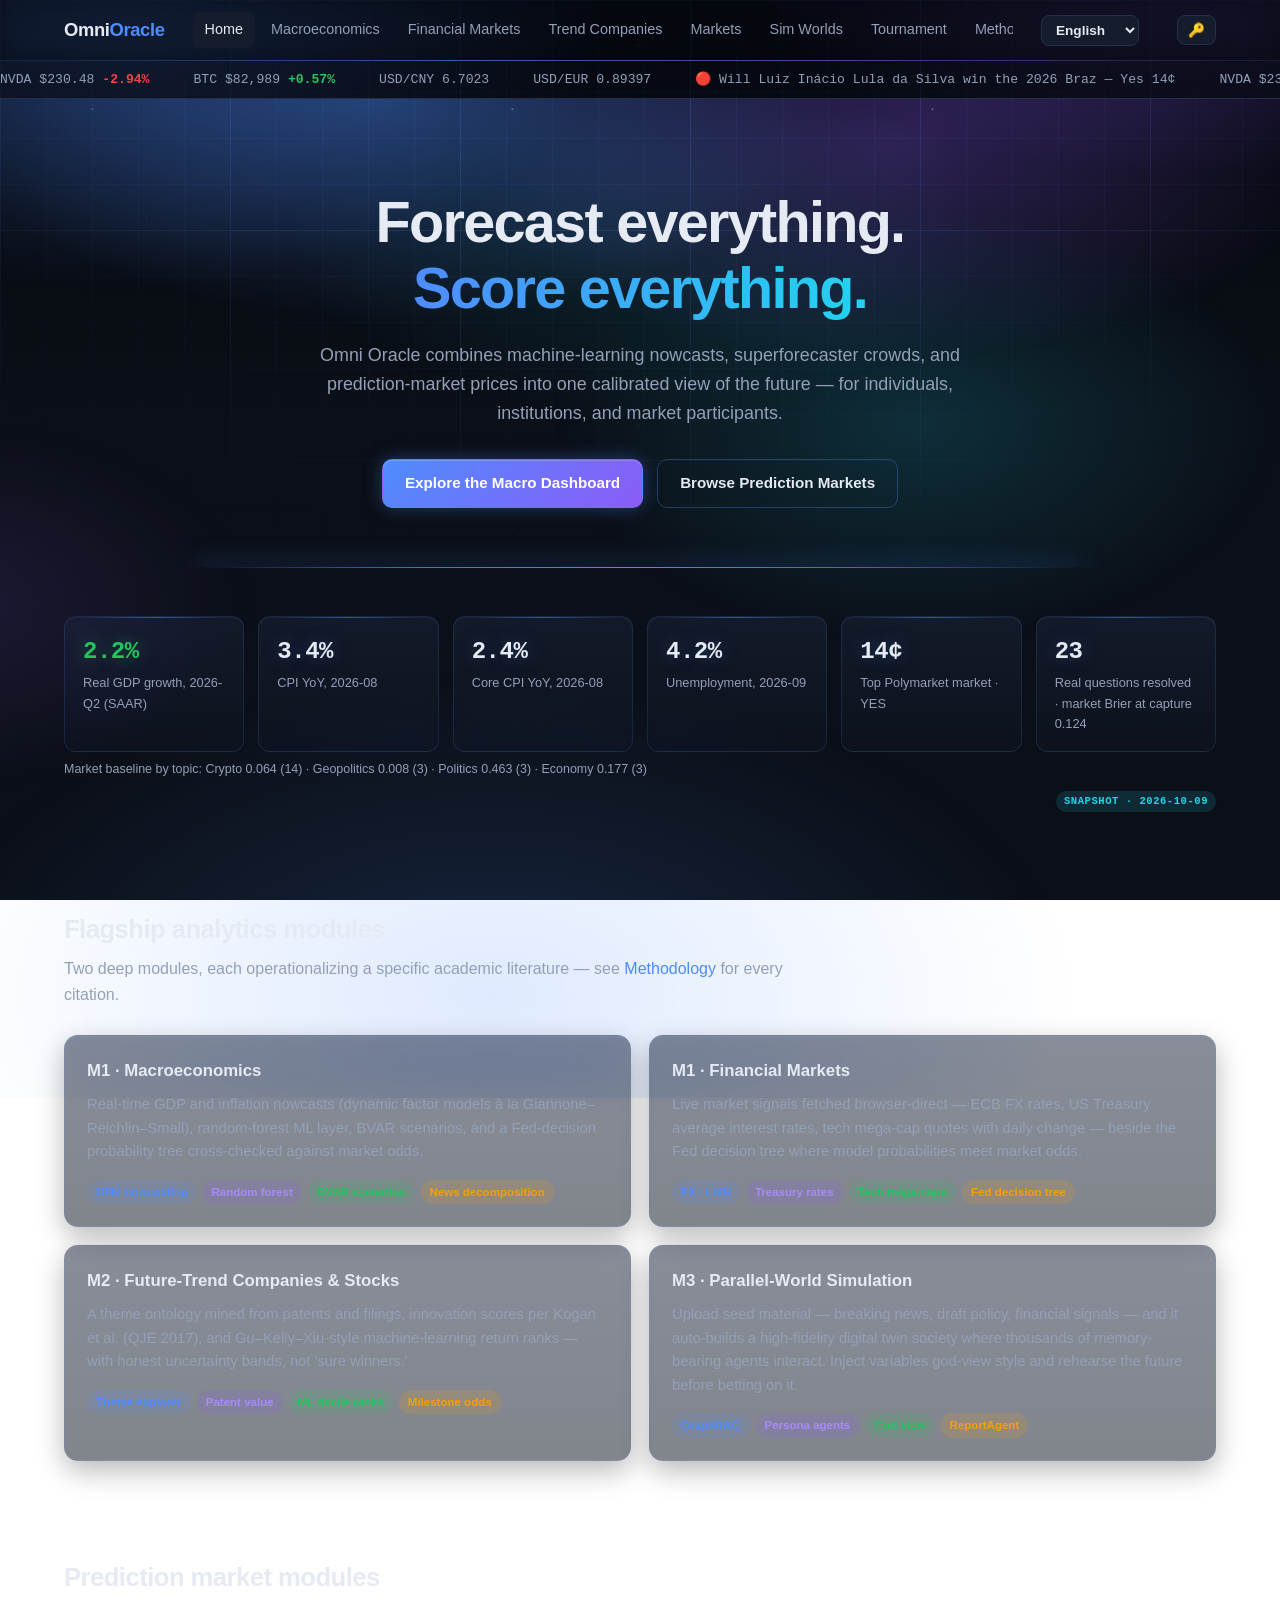
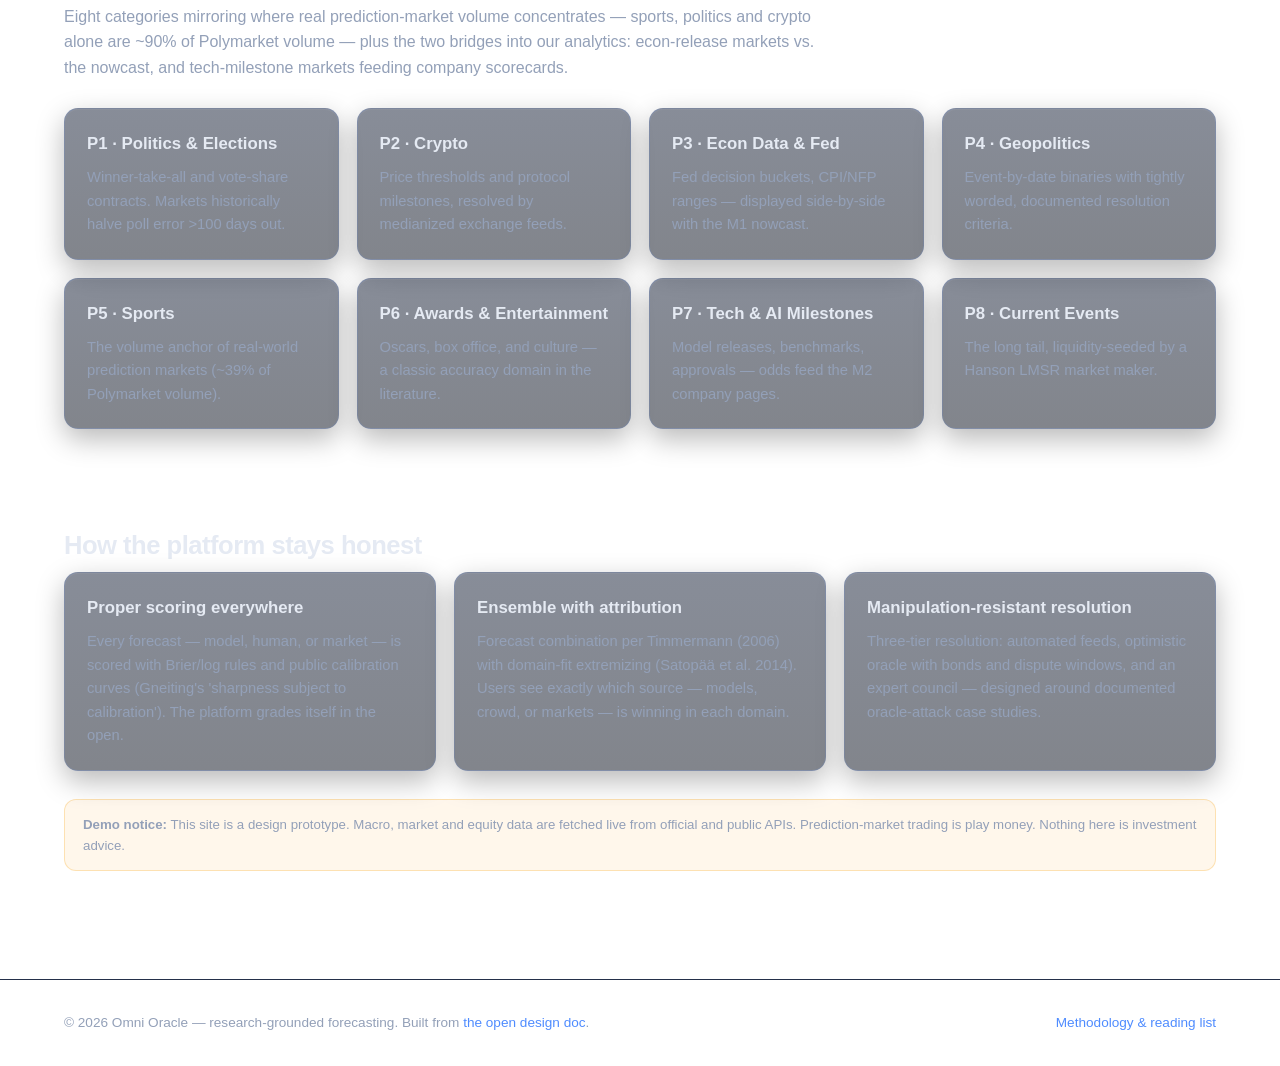
==== index.html @ d8c67a96 "Daily market-baseline track record, ledger CSV export (v=39) - Snapshot writes data/scoreboard.json:" ====
<!DOCTYPE html>
<html lang="en">
<head>
<meta charset="UTF-8" />
<meta http-equiv="Content-Security-Policy" content="default-src 'self'; script-src 'self' https://cdn.jsdelivr.net; style-src 'self' 'unsafe-inline'; img-src 'self' data:; connect-src 'self' https:; manifest-src 'self'; worker-src 'self'; object-src 'none'; base-uri 'self'; form-action 'self'" />
<meta name="viewport" content="width=device-width, initial-scale=1.0" />
<title>Omni Oracle — All-in-One Forecasting &amp; Prediction Platform</title>
<meta name="description" content="Research-grounded forecasting platform: macro nowcasting, future-trend stock signals, prediction markets and a parallel-world simulation engine." />
<link rel="canonical" href="https://presleyzhou.github.io/omni-oracle/" />
<meta name="theme-color" content="#0b0f17" />
<link rel="manifest" href="manifest.webmanifest" />
<meta property="og:type" content="website" />
<meta property="og:site_name" content="Omni Oracle" />
<meta property="og:title" content="Omni Oracle — All-in-One Forecasting & Prediction Platform" />
<meta property="og:description" content="Research-grounded forecasting platform: macro nowcasting, future-trend stock signals, prediction markets and a parallel-world simulation engine." />
<meta property="og:url" content="https://presleyzhou.github.io/omni-oracle/" />
<meta name="twitter:card" content="summary" />
<link rel="icon" href="data:image/svg+xml,<svg xmlns=%22http://www.w3.org/2000/svg%22 viewBox=%220 0 100 100%22><text y=%22.9em%22 font-size=%2290%22>🔮</text></svg>" />
<script type="application/ld+json">
{"@context":"https://schema.org","@graph":[
 {"@type":"WebSite","name":"Omni Oracle","url":"https://presleyzhou.github.io/omni-oracle/","description":"Research-grounded forecasting platform: macro nowcasting, trend companies, prediction markets, a crisis early-warning composite and a contamination-safe ledger of real forecasting questions.","inLanguage":["en","zh","fr","es","ko"]},
 {"@type":"Dataset","name":"Omni Oracle question ledger","description":"Daily ledger of real Polymarket binary questions captured on creation and refreshed until resolution, with the market price at capture — the basis for contamination-safe Brier scoring of humans and AI models.","url":"https://presleyzhou.github.io/omni-oracle/tournament.html","distribution":{"@type":"DataDownload","encodingFormat":"application/json","contentUrl":"https://presleyzhou.github.io/omni-oracle/data/questions.json"},"license":"https://opensource.org/licenses/MIT","creator":{"@type":"Person","name":"Presley Zhou"},"isAccessibleForFree":true}
]}
</script>
<link rel="stylesheet" href="css/style.css?v=39" />
</head>
<body>

<nav aria-label="Main">
  <div class="nav-inner">
    <a class="logo" href="index.html">Omni<span>Oracle</span></a>
    <div class="nav-links">
      <a href="index.html" data-i18n="nav.home">Home</a>
      <a href="macro.html" data-i18n="nav.macro">Macro &amp; Finance</a>
      <a href="finance.html" data-i18n="nav.fin">Financial Markets</a>
      <a href="trends.html" data-i18n="nav.trends">Trend Companies</a>
      <a href="markets.html" data-i18n="nav.markets">Markets</a>
      <a href="simworld.html" data-i18n="nav.sim">Sim Worlds</a>
      <a href="tournament.html" data-i18n="nav.tournament">Tournament</a>
      <a href="methodology.html" data-i18n="nav.method">Methodology</a>
    </div>
  </div>
</nav>

<div class="ticker hide" id="ticker" aria-hidden="true"><div class="ticker-inner" id="tickerInner"></div></div>

<header class="hero">
  <div class="container">
    <h1 data-i18n="hero.title">Forecast everything.<br /><span class="grad">Score everything.</span></h1>
    <p class="sub" data-i18n="hero.sub">Omni Oracle combines machine-learning nowcasts, superforecaster crowds, and prediction-market prices into one calibrated view of the future — for individuals, institutions, and market participants.</p>
    <div class="cta">
      <a class="btn btn-primary" href="macro.html" data-i18n="cta.macro">Explore the Macro Dashboard</a>
      <a class="btn btn-ghost" href="markets.html" data-i18n="cta.markets">Browse Prediction Markets</a>
    </div>
  </div>
</header>

<section id="heroSection">
  <div class="container">
    <div class="stats-bar" id="heroStats">
      <div class="stat"><div class="num">…</div><div class="lbl" data-i18n="mac.loading">Loading official data…</div></div>
    </div>
    <p class="dim-note hide" id="heroTopics" style="margin-top:8px;"></p>
    <p class="src-line" data-src-anchor></p>
  </div>
</section>

<section>
  <div class="container">
    <h2 class="section-title" data-i18n="idx.flag.title">Flagship analytics modules</h2>
    <p class="section-sub" data-i18n="idx.flag.sub">Two deep modules, each operationalizing a specific academic literature — see <a href="methodology.html">Methodology</a> for every citation.</p>
    <div class="grid grid-2">
      <a class="card card-link" href="macro.html">
        <h3 data-i18n="idx.m1.title">M1 · Macroeconomics</h3>
        <p data-i18n="idx.m1.desc">Real-time GDP and inflation nowcasts (dynamic factor models à la Giannone–Reichlin–Small), random-forest ML layer, BVAR scenarios, and a Fed-decision probability tree cross-checked against market odds.</p>
        <div class="tag-row">
          <span class="tag">DFM nowcasting</span><span class="tag purple">Random forest</span><span class="tag green">BVAR scenarios</span><span class="tag amber">News decomposition</span>
        </div>
      </a>
      <a class="card card-link" href="finance.html">
        <h3 data-i18n="idx.m1b.title">M1 · Financial Markets</h3>
        <p data-i18n="idx.m1b.desc">Live market signals fetched browser-direct — ECB FX rates, US Treasury average interest rates, tech mega-cap quotes with daily change — beside the Fed decision tree where model probabilities meet market odds.</p>
        <div class="tag-row">
          <span class="tag">FX · LIVE</span><span class="tag purple">Treasury rates</span><span class="tag green">Tech mega-caps</span><span class="tag amber">Fed decision tree</span>
        </div>
      </a>
      <a class="card card-link" href="trends.html">
        <h3 data-i18n="idx.m2.title">M2 · Future-Trend Companies &amp; Stocks</h3>
        <p data-i18n="idx.m2.desc">A theme ontology mined from patents and filings, innovation scores per Kogan et al. (QJE 2017), and Gu–Kelly–Xiu-style machine-learning return ranks — with honest uncertainty bands, not 'sure winners.'</p>
        <div class="tag-row">
          <span class="tag">Theme explorer</span><span class="tag purple">Patent value</span><span class="tag green">ML decile ranks</span><span class="tag amber">Milestone odds</span>
        </div>
      </a>
      <a class="card card-link" href="simworld.html">
        <h3 data-i18n="idx.m3.title">M3 · Parallel-World Simulation</h3>
        <p data-i18n="idx.m3.desc">Upload seed material — breaking news, draft policy, financial signals — and it auto-builds a high-fidelity digital twin society where thousands of memory-bearing agents interact. Inject variables god-view style and rehearse the future before betting on it.</p>
        <div class="tag-row">
          <span class="tag">GraphRAG</span><span class="tag purple">Persona agents</span><span class="tag green">God view</span><span class="tag amber">ReportAgent</span>
        </div>
      </a>
    </div>
  </div>
</section>

<section>
  <div class="container">
    <h2 class="section-title" data-i18n="idx.pm.title">Prediction market modules</h2>
    <p class="section-sub" data-i18n="idx.pm.sub">Eight categories mirroring where real prediction-market volume concentrates — sports, politics and crypto alone are ~90% of Polymarket volume — plus the two bridges into our analytics: econ-release markets vs. the nowcast, and tech-milestone markets feeding company scorecards.</p>
    <div class="grid grid-4">
      <a class="card card-link" href="markets.html?cat=politics"><h3 data-i18n="idx.p1.title">P1 · Politics &amp; Elections</h3><p data-i18n="idx.p1.desc">Winner-take-all and vote-share contracts. Markets historically halve poll error &gt;100 days out.</p></a>
      <a class="card card-link" href="markets.html?cat=crypto"><h3 data-i18n="idx.p2.title">P2 · Crypto</h3><p data-i18n="idx.p2.desc">Price thresholds and protocol milestones, resolved by medianized exchange feeds.</p></a>
      <a class="card card-link" href="markets.html?cat=econ"><h3 data-i18n="idx.p3.title">P3 · Econ Data &amp; Fed</h3><p data-i18n="idx.p3.desc">Fed decision buckets, CPI/NFP ranges — displayed side-by-side with the M1 nowcast.</p></a>
      <a class="card card-link" href="markets.html?cat=geo"><h3 data-i18n="idx.p4.title">P4 · Geopolitics</h3><p data-i18n="idx.p4.desc">Event-by-date binaries with tightly worded, documented resolution criteria.</p></a>
      <a class="card card-link" href="markets.html?cat=sports"><h3 data-i18n="idx.p5.title">P5 · Sports</h3><p data-i18n="idx.p5.desc">The volume anchor of real-world prediction markets (~39% of Polymarket volume).</p></a>
      <a class="card card-link" href="markets.html?cat=ent"><h3 data-i18n="idx.p6.title">P6 · Awards &amp; Entertainment</h3><p data-i18n="idx.p6.desc">Oscars, box office, and culture — a classic accuracy domain in the literature.</p></a>
      <a class="card card-link" href="markets.html?cat=tech"><h3 data-i18n="idx.p7.title">P7 · Tech &amp; AI Milestones</h3><p data-i18n="idx.p7.desc">Model releases, benchmarks, approvals — odds feed the M2 company pages.</p></a>
      <a class="card card-link" href="markets.html?cat=news"><h3 data-i18n="idx.p8.title">P8 · Current Events</h3><p data-i18n="idx.p8.desc">The long tail, liquidity-seeded by a Hanson LMSR market maker.</p></a>
    </div>
  </div>
</section>

<section>
  <div class="container">
    <h2 class="section-title" data-i18n="idx.honest.title">How the platform stays honest</h2>
    <div class="grid grid-3">
      <div class="card">
        <h3 data-i18n="idx.h1.title">Proper scoring everywhere</h3>
        <p data-i18n="idx.h1.desc">Every forecast — model, human, or market — is scored with Brier/log rules and public calibration curves (Gneiting's 'sharpness subject to calibration'). The platform grades itself in the open.</p>
      </div>
      <div class="card">
        <h3 data-i18n="idx.h2.title">Ensemble with attribution</h3>
        <p data-i18n="idx.h2.desc">Forecast combination per Timmermann (2006) with domain-fit extremizing (Satopää et al. 2014). Users see exactly which source — models, crowd, or markets — is winning in each domain.</p>
      </div>
      <div class="card">
        <h3 data-i18n="idx.h3.title">Manipulation-resistant resolution</h3>
        <p data-i18n="idx.h3.desc">Three-tier resolution: automated feeds, optimistic oracle with bonds and dispute windows, and an expert council — designed around documented oracle-attack case studies.</p>
      </div>
    </div>
    <div class="disclaimer" data-i18n="idx.disclaimer"><strong>Demo notice:</strong> This site is a design prototype. Macro, market and equity data are fetched live from official and public APIs. Prediction-market trading is play money. Nothing here is investment advice.</div>
  </div>
</section>

<footer>
  <div class="container footer-inner">
    <div data-i18n="idx.footer">© 2026 Omni Oracle — research-grounded forecasting. Built from <a href="https://github.com/presleyzhou/omni-oracle">the open design doc</a>.</div>
    <div><a href="methodology.html" data-i18n="footer.method">Methodology &amp; reading list</a></div>
  </div>
</footer>

<script src="js/i18n.js?v=39"></script>
<script src="js/app.js?v=39"></script>
<script src="js/pages/index.js?v=39"></script>
</body>
</html>
---- css/style.css ----
:root {
  --bg: #0b0f17;
  --bg-soft: #111827;
  --card: #151d2c;
  --card-hover: #1a2437;
  --border: #24304a;
  --text: #e5eaf3;
  --text-dim: #93a0b8;
  --accent: #4f8cff;
  --accent-2: #8b5cf6;
  --cyan: #22d3ee;
  --green: #22c55e;
  --red: #ef4444;
  --amber: #f59e0b;
  --font: "Inter", -apple-system, BlinkMacSystemFont, "Segoe UI", Roboto, sans-serif;
  --mono: "SF Mono", ui-monospace, Menlo, monospace;
}

* { margin: 0; padding: 0; box-sizing: border-box; }

html { scroll-behavior: smooth; }
@media (prefers-reduced-motion: reduce) { html { scroll-behavior: auto; } }

/* Page transitions: View Transitions API (MPA) + universal fade-in fallback */
@view-transition { navigation: auto; }
::view-transition-old(root) { animation-duration: 0.18s; }
::view-transition-new(root) { animation-duration: 0.28s; }
body { animation: oo-pagein 0.4s ease both; }
@keyframes oo-pagein { from { opacity: 0; } to { opacity: 1; } }
@media (prefers-reduced-motion: reduce) { body { animation: none; } }

body {
  font-family: var(--font);
  background: linear-gradient(180deg, #04060c 0%, var(--bg) 45%) fixed;
  color: var(--text);
  line-height: 1.6;
}

/* ---------- Futuristic background layers ---------- */
/* Drifting aurora orbs (deepest layer) */
body::after {
  content: ""; position: fixed; inset: -22%; z-index: -2; pointer-events: none;
  background:
    radial-gradient(42% 34% at 22% 16%, rgba(79, 140, 255, 0.34), transparent 64%),
    radial-gradient(38% 30% at 79% 10%, rgba(139, 92, 246, 0.30), transparent 64%),
    radial-gradient(30% 26% at 65% 48%, rgba(34, 211, 238, 0.16), transparent 66%),
    radial-gradient(26% 22% at 12% 62%, rgba(139, 92, 246, 0.14), transparent 66%),
    radial-gradient(48% 38% at 42% 92%, rgba(79, 140, 255, 0.18), transparent 66%);
  animation: oo-drift 24s ease-in-out infinite alternate;
}
/* Starfield + tech grid with perspective fade (above orbs, below content) */
body::before {
  content: ""; position: fixed; inset: 0; z-index: -1; pointer-events: none;
  background-image:
    radial-gradient(1.5px 1.5px at 22% 26%, rgba(210, 226, 255, 0.55), transparent 100%),
    radial-gradient(1px 1px at 68% 12%, rgba(190, 214, 255, 0.45), transparent 100%),
    radial-gradient(1px 1px at 43% 64%, rgba(167, 199, 255, 0.38), transparent 100%),
    radial-gradient(1.5px 1.5px at 87% 48%, rgba(196, 181, 253, 0.4), transparent 100%),
    radial-gradient(1px 1px at 8% 82%, rgba(165, 243, 252, 0.35), transparent 100%),
    linear-gradient(rgba(94, 148, 255, 0.12) 1px, transparent 1px),
    linear-gradient(90deg, rgba(94, 148, 255, 0.12) 1px, transparent 1px),
    linear-gradient(rgba(94, 148, 255, 0.07) 1px, transparent 1px),
    linear-gradient(90deg, rgba(94, 148, 255, 0.07) 1px, transparent 1px);
  background-size:
    420px 420px, 380px 380px, 340px 340px, 460px 460px, 400px 400px,
    230px 230px, 230px 230px, 46px 46px, 46px 46px;
  -webkit-mask-image: radial-gradient(ellipse 100% 85% at 50% -6%, #000 30%, transparent 82%);
  mask-image: radial-gradient(ellipse 100% 85% at 50% -6%, #000 30%, transparent 82%);
}
@keyframes oo-drift {
  from { transform: translate3d(-2.5%, -1.5%, 0) scale(1); }
  to   { transform: translate3d(2.5%, 2.5%, 0) scale(1.09); }
}
@media (prefers-reduced-motion: reduce) {
  body::after { animation: none; }
  .hero h1 .grad { animation: none; }
}

a { color: var(--accent); text-decoration: none; }
a:hover { text-decoration: underline; }

.container { max-width: 1200px; margin: 0 auto; padding: 0 24px; }

/* ---------- Nav ---------- */
nav {
  position: sticky; top: 0; z-index: 50;
  background: rgba(6, 9, 16, 0.72);
  backdrop-filter: blur(14px);
  -webkit-backdrop-filter: blur(14px);
  border-bottom: 1px solid rgba(79, 140, 255, 0.16);
}
nav::after {
  content: ""; position: absolute; left: 0; right: 0; bottom: -1px; height: 1px;
  background: linear-gradient(90deg, transparent 5%, rgba(79,140,255,0.55) 35%, rgba(139,92,246,0.55) 65%, transparent 95%);
  pointer-events: none;
}
.nav-inner {
  display: flex; align-items: center; gap: 28px;
  height: 60px; max-width: 1200px; margin: 0 auto; padding: 0 24px;
}
.logo {
  font-weight: 800; font-size: 1.15rem; letter-spacing: -0.02em;
  color: var(--text); white-space: nowrap;
}
.logo:hover { text-decoration: none; }
.logo span { color: var(--accent); }
.nav-links { display: flex; gap: 4px; flex: 1; overflow-x: auto; scrollbar-width: none; }
.nav-links::-webkit-scrollbar { display: none; }
.nav-links a {
  color: var(--text-dim); font-size: 0.9rem; font-weight: 500;
  padding: 6px 12px; border-radius: 8px; white-space: nowrap;
}
.nav-links a:hover { color: var(--text); background: var(--card); text-decoration: none; }
.nav-links a.active { color: var(--text); background: var(--card); }

.lang-select {
  margin-left: auto; flex-shrink: 0;
  background: var(--card); color: var(--text);
  border: 1px solid var(--border); border-radius: 8px;
  padding: 6px 10px; font-size: 0.85rem; font-weight: 600;
  font-family: var(--font); cursor: pointer;
}
.lang-select:hover { border-color: var(--accent); }
.lang-select:focus { outline: 2px solid var(--accent); outline-offset: 1px; }

/* ---------- Hero ---------- */
.hero { padding: 90px 0 60px; text-align: center; position: relative; overflow: hidden; }
.hero::before {
  content: ""; position: absolute; inset: 0;
  background:
    radial-gradient(640px 320px at 30% 0%, rgba(79,140,255,0.36), transparent 70%),
    radial-gradient(640px 320px at 70% 8%, rgba(139,92,246,0.30), transparent 70%),
    radial-gradient(500px 260px at 50% 30%, rgba(34,211,238,0.12), transparent 70%);
  pointer-events: none;
}
.hero::after {
  content: ""; position: absolute; left: 50%; bottom: 0; transform: translateX(-50%);
  width: min(880px, 88%); height: 1px; pointer-events: none;
  background: linear-gradient(90deg, transparent, rgba(79,140,255,0.8), rgba(34,211,238,0.8), rgba(139,92,246,0.8), transparent);
  box-shadow: 0 0 26px 3px rgba(79, 140, 255, 0.35);
}
.hero h1 {
  font-size: clamp(2.2rem, 5vw, 3.6rem); font-weight: 800;
  letter-spacing: -0.03em; line-height: 1.15; position: relative;
}
.hero h1 .grad {
  background: linear-gradient(90deg, var(--accent), var(--cyan), var(--accent-2), var(--accent));
  background-size: 300% 100%;
  -webkit-background-clip: text; background-clip: text; color: transparent;
  animation: oo-shimmer 9s linear infinite;
}
@keyframes oo-shimmer {
  from { background-position: 0% 0; }
  to   { background-position: 300% 0; }
}
.hero p.sub {
  max-width: 720px; margin: 20px auto 0; color: var(--text-dim);
  font-size: 1.12rem; position: relative;
}
.hero .cta { margin-top: 32px; display: flex; gap: 14px; justify-content: center; flex-wrap: wrap; position: relative; }

.btn {
  display: inline-block; padding: 11px 22px; border-radius: 10px;
  font-weight: 600; font-size: 0.95rem; border: 1px solid transparent; cursor: pointer;
  background: none; color: var(--text); font-family: var(--font);
}
.btn:hover { text-decoration: none; }
.btn-primary {
  background: linear-gradient(135deg, var(--accent), var(--accent-2)); color: #fff;
  box-shadow: 0 0 18px rgba(79, 140, 255, 0.35), inset 0 1px 0 rgba(255, 255, 255, 0.18);
  transition: box-shadow 0.2s, transform 0.2s;
}
.btn-primary:hover { box-shadow: 0 0 30px rgba(79, 140, 255, 0.55), inset 0 1px 0 rgba(255, 255, 255, 0.18); transform: translateY(-1px); }
.btn-ghost { border-color: rgba(94, 148, 255, 0.3); color: var(--text); transition: border-color 0.2s, box-shadow 0.2s, background 0.2s; }
.btn-ghost:hover { background: rgba(79, 140, 255, 0.08); border-color: rgba(79, 140, 255, 0.6); box-shadow: 0 0 16px rgba(79, 140, 255, 0.18); }

/* ---------- Sections ---------- */
section { padding: 48px 0; }
.section-title { font-size: 1.6rem; font-weight: 750; letter-spacing: -0.02em; margin-bottom: 6px; }
.section-sub { color: var(--text-dim); margin-bottom: 28px; max-width: 760px; }

.grid { display: grid; gap: 18px; }
.grid-3 { grid-template-columns: repeat(auto-fit, minmax(280px, 1fr)); }
.grid-4 { grid-template-columns: repeat(auto-fit, minmax(230px, 1fr)); }
.grid-2 { grid-template-columns: repeat(auto-fit, minmax(380px, 1fr)); }

.card {
  background: linear-gradient(180deg, rgba(26, 36, 58, 0.52), rgba(15, 21, 34, 0.52));
  border: 1px solid rgba(94, 148, 255, 0.15);
  border-radius: 14px; padding: 22px;
  backdrop-filter: blur(12px);
  -webkit-backdrop-filter: blur(12px);
  box-shadow: inset 0 1px 0 rgba(255, 255, 255, 0.045), 0 10px 28px rgba(0, 0, 0, 0.28);
}
a.card-link { color: inherit; display: block; transition: border-color 0.2s, box-shadow 0.2s, transform 0.2s; }
a.card-link:hover {
  text-decoration: none; transform: translateY(-3px);
  border-color: rgba(79, 140, 255, 0.5);
  box-shadow:
    inset 0 1px 0 rgba(255, 255, 255, 0.06),
    0 0 0 1px rgba(79, 140, 255, 0.22),
    0 14px 36px rgba(79, 140, 255, 0.14);
}
.card h3 { font-size: 1.05rem; font-weight: 700; margin-bottom: 8px; }
.card p { color: var(--text-dim); font-size: 0.92rem; }
.card .tag-row { margin-top: 14px; }

.tag {
  display: inline-block; font-size: 0.72rem; font-weight: 600;
  padding: 3px 9px; border-radius: 999px; margin-right: 6px;
  background: rgba(79,140,255,0.14); color: var(--accent);
}
.tag.purple { background: rgba(139,92,246,0.16); color: #a78bfa; }
.tag.green { background: rgba(34,197,94,0.14); color: var(--green); }
.tag.amber { background: rgba(245,158,11,0.15); color: var(--amber); }
.tag.red { background: rgba(239,68,68,0.14); color: var(--red); }

/* ---------- Stats bar ---------- */
.stats-bar { display: grid; grid-template-columns: repeat(auto-fit, minmax(160px, 1fr)); gap: 14px; }
.stat {
  background: linear-gradient(180deg, rgba(26, 36, 58, 0.52), rgba(15, 21, 34, 0.52));
  border: 1px solid rgba(94, 148, 255, 0.15); border-radius: 12px; padding: 16px 18px;
  backdrop-filter: blur(12px); -webkit-backdrop-filter: blur(12px);
  box-shadow: inset 0 1px 0 rgba(255, 255, 255, 0.045);
  position: relative; overflow: hidden;
}
.stat::before {
  content: ""; position: absolute; top: 0; left: 12%; right: 12%; height: 1px;
  background: linear-gradient(90deg, transparent, rgba(79, 140, 255, 0.5), transparent);
}
.stat .num { font-size: 1.5rem; font-weight: 800; font-family: var(--mono); letter-spacing: -0.02em; text-shadow: 0 0 18px rgba(79, 140, 255, 0.35); }
.stat .lbl { color: var(--text-dim); font-size: 0.8rem; margin-top: 2px; }
.stat .num.up { color: var(--green); text-shadow: 0 0 18px rgba(34, 197, 94, 0.4); }
.stat .num.down { color: var(--red); text-shadow: 0 0 18px rgba(239, 68, 68, 0.4); }

/* ---------- Tables ---------- */
table { width: 100%; border-collapse: collapse; font-size: 0.9rem; }
th {
  text-align: left; color: var(--text-dim); font-weight: 600; font-size: 0.78rem;
  text-transform: uppercase; letter-spacing: 0.05em;
  padding: 10px 12px; border-bottom: 1px solid var(--border);
}
td { padding: 12px; border-bottom: 1px solid rgba(36,48,74,0.5); }
tr:last-child td { border-bottom: none; }
tbody tr:hover { background: rgba(79,140,255,0.04); }
.num-cell { font-family: var(--mono); }
.pos { color: var(--green); } .neg { color: var(--red); }

/* ---------- Charts ---------- */
.chart-box { position: relative; height: 300px; }
.chart-box.tall { height: 360px; }
.chart-box.short { height: 220px; }

/* ---------- Market cards ---------- */
.market-card { display: flex; flex-direction: column; gap: 12px; }
.market-head { display: flex; justify-content: space-between; align-items: flex-start; gap: 10px; }
.market-head h3 { font-size: 0.98rem; line-height: 1.4; }
.price-pill {
  font-family: var(--mono); font-weight: 700; font-size: 1.05rem;
  padding: 6px 12px; border-radius: 10px; white-space: nowrap;
}
.price-pill.yes {
  background: rgba(34,197,94,0.12); color: var(--green);
  border: 1px solid rgba(34, 197, 94, 0.25);
  box-shadow: 0 0 12px rgba(34, 197, 94, 0.15);
}
.market-meta { display: flex; gap: 14px; color: var(--text-dim); font-size: 0.8rem; flex-wrap: wrap; }
.prob-bar { height: 6px; border-radius: 4px; background: rgba(239,68,68,0.25); overflow: hidden; }
.prob-bar .fill { height: 100%; background: var(--green); border-radius: 4px; }

.trade-panel {
  border-top: 1px solid var(--border); padding-top: 12px; display: none;
  font-size: 0.85rem;
}
.trade-panel.open { display: block; }
.trade-row { display: flex; align-items: center; gap: 10px; margin-bottom: 8px; flex-wrap: wrap; }
.trade-panel input[type=range] { flex: 1; accent-color: var(--accent); }
.trade-panel .mono { font-family: var(--mono); }
.side-toggle { display: flex; border: 1px solid var(--border); border-radius: 8px; overflow: hidden; }
.side-toggle button {
  background: none; border: none; color: var(--text-dim); padding: 5px 14px;
  cursor: pointer; font-weight: 600; font-size: 0.8rem;
}
.side-toggle button.sel-yes { background: rgba(34,197,94,0.18); color: var(--green); }
.side-toggle button.sel-no { background: rgba(239,68,68,0.18); color: var(--red); }

/* ---------- Filter chips ---------- */
.chips { display: flex; gap: 8px; flex-wrap: wrap; margin-bottom: 24px; }
.chip {
  padding: 7px 15px; border-radius: 999px; border: 1px solid var(--border);
  background: none; color: var(--text-dim); font-size: 0.85rem; font-weight: 600; cursor: pointer;
}
.chip:hover { color: var(--text); border-color: var(--accent); }
.chip.active {
  background: linear-gradient(135deg, var(--accent), var(--accent-2));
  border-color: transparent; color: #fff;
  box-shadow: 0 0 14px rgba(79, 140, 255, 0.4);
}

/* ---------- Theme explorer ---------- */
.maturity { height: 7px; background: var(--bg-soft); border-radius: 4px; overflow: hidden; margin-top: 10px; }
.maturity .fill {
  height: 100%; border-radius: 4px;
  background: linear-gradient(90deg, var(--accent), var(--cyan), var(--accent-2));
  box-shadow: 0 0 10px rgba(79, 140, 255, 0.45);
}
.theme-stats { display: flex; justify-content: space-between; color: var(--text-dim); font-size: 0.78rem; margin-top: 6px; }

.score-badge {
  display: inline-flex; align-items: center; justify-content: center;
  min-width: 42px; padding: 3px 8px; border-radius: 8px;
  font-family: var(--mono); font-weight: 700; font-size: 0.85rem;
}
.score-badge.hi { background: rgba(34,197,94,0.14); color: var(--green); }
.score-badge.mid { background: rgba(245,158,11,0.14); color: var(--amber); }
.score-badge.lo { background: rgba(239,68,68,0.12); color: var(--red); }

/* ---------- Methodology ---------- */
.paper-list { list-style: none; }
.paper-list li {
  padding: 13px 0; border-bottom: 1px solid rgba(36,48,74,0.5);
  font-size: 0.92rem;
}
.paper-list li:last-child { border-bottom: none; }
.paper-list .venue { color: var(--text-dim); font-size: 0.8rem; }
.arch-pre {
  font-family: var(--mono); font-size: 0.78rem; line-height: 1.5;
  background: var(--bg-soft); border: 1px solid var(--border); border-radius: 12px;
  padding: 20px; overflow-x: auto; color: var(--text-dim);
}

.pill-list { display: flex; flex-wrap: wrap; gap: 8px; }
.pill-list .tag { font-size: 0.8rem; padding: 5px 12px; margin: 0; }

/* ---------- Footer ---------- */
footer {
  border-top: 1px solid var(--border); margin-top: 60px;
  padding: 32px 0; color: var(--text-dim); font-size: 0.85rem;
}
.footer-inner { display: flex; justify-content: space-between; gap: 20px; flex-wrap: wrap; }

.disclaimer {
  background: rgba(245,158,11,0.08); border: 1px solid rgba(245,158,11,0.25);
  border-radius: 12px; padding: 14px 18px; font-size: 0.83rem; color: var(--text-dim);
  margin-top: 28px;
}

/* ---------- Global LLM settings modal ---------- */
.llm-btn {
  flex-shrink: 0; margin-left: 10px; background: var(--card); color: var(--text);
  border: 1px solid var(--border); border-radius: 8px; padding: 6px 10px;
  font-size: 0.85rem; cursor: pointer; position: relative;
}
.llm-btn:hover { border-color: var(--accent); }
.llm-btn .dot {
  position: absolute; top: -3px; right: -3px; width: 9px; height: 9px;
  border-radius: 50%; background: var(--green); box-shadow: 0 0 8px rgba(34,197,94,0.7);
}
.llm-overlay {
  position: fixed; inset: 0; z-index: 100; background: rgba(5,8,14,0.72);
  backdrop-filter: blur(4px); display: flex; align-items: center; justify-content: center;
}
.llm-modal {
  width: min(500px, 92vw); background: linear-gradient(180deg, rgba(26,36,58,0.95), rgba(15,21,34,0.95));
  border: 1px solid rgba(94,148,255,0.3); border-radius: 14px; padding: 22px;
  box-shadow: 0 20px 60px rgba(0,0,0,0.5);
}

/* ---------- Homepage live ticker ---------- */
.ticker { overflow: hidden; border-bottom: 1px solid var(--border); background: rgba(9,13,22,0.6); }
.ticker-inner {
  display: inline-flex; gap: 44px; padding: 8px 0; white-space: nowrap;
  animation: oo-tick 45s linear infinite; will-change: transform;
}
.ticker .itm { font-size: 0.82rem; color: var(--text-dim); font-family: var(--mono); }
.ticker .up2 { color: var(--green); font-weight: 700; }
.ticker .dn2 { color: var(--red); font-weight: 700; }
@keyframes oo-tick { from { transform: translateX(0); } to { transform: translateX(-50%); } }
@media (prefers-reduced-motion: reduce) { .ticker-inner { animation: none; } }

/* ---------- Sim world (M3) ---------- */
.pipe-steps { display: grid; grid-template-columns: repeat(auto-fit, minmax(180px, 1fr)); gap: 12px; }
.pipe-step {
  padding: 16px; border-radius: 12px;
  background: linear-gradient(180deg, rgba(26,36,58,0.45), rgba(15,21,34,0.45));
  border: 1px solid rgba(94,148,255,0.15); transition: border-color 0.3s, box-shadow 0.3s;
}
.pipe-step .n { font-family: var(--mono); color: var(--cyan); font-weight: 800; font-size: 0.78rem; }
.pipe-step h4 { font-size: 0.92rem; margin: 6px 0 4px; }
.pipe-step p { color: var(--text-dim); font-size: 0.8rem; }
.pipe-step.active { border-color: var(--accent); box-shadow: 0 0 20px rgba(79,140,255,0.3); }
.pipe-step.done { border-color: rgba(34,197,94,0.5); }
.pipe-step.done .n { color: var(--green); }

.oo-input {
  width: 100%; background: rgba(9,13,22,0.65); border: 1px solid var(--border);
  border-radius: 10px; color: var(--text); padding: 12px 14px;
  font-family: var(--font); font-size: 0.9rem;
}
textarea.oo-input { min-height: 90px; resize: vertical; }
.oo-input:focus { outline: none; border-color: var(--accent); box-shadow: 0 0 14px rgba(79,140,255,0.2); }
.oo-input::placeholder { color: rgba(147,160,184,0.55); }

.sim-canvas-box {
  position: relative; border-radius: 12px; overflow: hidden;
  border: 1px solid rgba(94,148,255,0.22); background: #060a12;
}
#worldCanvas { display: block; width: 100%; height: 380px; }
.sim-hud {
  position: absolute; top: 10px; left: 12px; font-family: var(--mono);
  font-size: 0.78rem; color: var(--cyan); text-shadow: 0 0 10px rgba(34,211,238,0.6);
  pointer-events: none;
}
.sim-legend {
  position: absolute; bottom: 10px; left: 12px; display: flex; gap: 12px;
  font-size: 0.72rem; color: var(--text-dim); pointer-events: none;
}
.sim-legend .dot { display: inline-block; width: 8px; height: 8px; border-radius: 50%; margin-right: 4px; }

.feed { max-height: 380px; overflow-y: auto; display: flex; flex-direction: column; gap: 8px; font-size: 0.82rem; }
.feed .ev {
  padding: 8px 10px; border-left: 2px solid var(--accent);
  background: rgba(79,140,255,0.06); border-radius: 0 8px 8px 0; color: var(--text-dim);
}
.feed .ev .d { font-family: var(--mono); color: var(--cyan); margin-right: 6px; }
.feed .ev.god { border-color: var(--amber); background: rgba(245,158,11,0.1); color: var(--amber); }

.god-btns { display: flex; flex-wrap: wrap; gap: 8px; }
.god-btn {
  padding: 8px 16px; border-radius: 999px; cursor: pointer; font-weight: 600; font-size: 0.85rem;
  border: 1px solid rgba(245,158,11,0.45); background: rgba(245,158,11,0.08); color: var(--amber);
  font-family: var(--font); transition: box-shadow 0.2s, background 0.2s;
}
.god-btn:hover { background: rgba(245,158,11,0.18); box-shadow: 0 0 16px rgba(245,158,11,0.35); }
.god-btn:disabled { opacity: 0.4; cursor: not-allowed; box-shadow: none; }

.sc-row { display: flex; align-items: center; gap: 10px; margin-bottom: 10px; }
.sc-row .lbl { width: 110px; font-size: 0.85rem; color: var(--text-dim); }
.sc-track { flex: 1; height: 10px; background: rgba(147,160,184,0.15); border-radius: 6px; overflow: hidden; }
.sc-fill { height: 100%; border-radius: 6px; transition: width 0.6s; box-shadow: 0 0 10px rgba(79,140,255,0.4); }
.sc-val { font-family: var(--mono); width: 48px; text-align: right; font-weight: 700; }

.chat-box { display: flex; flex-direction: column; gap: 8px; max-height: 280px; overflow-y: auto; margin: 12px 0; }
.msg { padding: 8px 12px; border-radius: 10px; font-size: 0.85rem; max-width: 85%; line-height: 1.45; }
.msg.user { align-self: flex-end; background: rgba(79,140,255,0.2); }
.msg.agent { align-self: flex-start; background: rgba(139,92,246,0.15); color: var(--text-dim); }
.chat-row { display: flex; gap: 8px; }
.chat-row .oo-input { flex: 1; }

.hide { display: none !important; }

/* A11y: visible keyboard focus */
a:focus-visible, button:focus-visible, input:focus-visible,
select:focus-visible, textarea:focus-visible, summary:focus-visible {
  outline: 2px solid var(--cyan); outline-offset: 2px;
}

/* Market-card sparklines */
.spark { display: block; width: 100%; height: 34px; opacity: 0.9; margin-top: 2px; }

/* Thin neon scrollbars for scrollable panels */
.feed, .chat-box, .card [style*="overflow-x"], .arch-pre {
  scrollbar-width: thin;
  scrollbar-color: rgba(79, 140, 255, 0.35) transparent;
}
.feed::-webkit-scrollbar, .chat-box::-webkit-scrollbar, .arch-pre::-webkit-scrollbar { width: 6px; height: 6px; }
.feed::-webkit-scrollbar-thumb, .chat-box::-webkit-scrollbar-thumb, .arch-pre::-webkit-scrollbar-thumb {
  background: rgba(79, 140, 255, 0.35); border-radius: 4px;
}

@media (max-width: 640px) {
  .grid-2 { grid-template-columns: 1fr; }
  .hero { padding: 56px 0 40px; }
  .nav-inner { gap: 14px; padding: 0 14px; }
  .lang-select { padding: 5px 6px; font-size: 0.78rem; }
  .container { padding: 0 16px; }
  .section-title { font-size: 1.35rem; }
  .stat .num { font-size: 1.3rem; }
  .chart-box { height: 240px; }
  .market-meta { gap: 8px; }
  #worldCanvas { height: 300px; }
}

/* ---------- Data-provenance badges (live / cached / snapshot / demo) ---------- */
.src-badge {
  display: inline-block; margin-left: 8px; padding: 2px 8px; border-radius: 999px;
  font-family: var(--mono); font-size: 0.66rem; font-weight: 600; letter-spacing: 0.05em;
  text-transform: uppercase; vertical-align: middle; white-space: nowrap;
}
.src-live { background: rgba(34,197,94,0.14); color: var(--green); }
.src-cached { background: rgba(245,158,11,0.15); color: var(--amber); }
.src-snapshot { background: rgba(34,211,238,0.14); color: var(--cyan); }
.src-demo { background: rgba(147,160,184,0.16); color: var(--text-dim); }
.src-line { text-align: right; margin-top: 8px; min-height: 1em; }
.src-line .src-badge { margin-left: 0; }

/* ---------- Financial-crisis early-warning card ---------- */
.cw-top { display: flex; gap: 22px; align-items: flex-start; flex-wrap: wrap; }
.cw-score { flex: 0 0 240px; }
.cw-num { font-family: var(--mono); font-size: 2.6rem; font-weight: 800; letter-spacing: -0.03em; line-height: 1; }
.cw-num.calm { color: var(--green); text-shadow: 0 0 18px rgba(34,197,94,0.4); }
.cw-num.watch { color: var(--amber); text-shadow: 0 0 18px rgba(245,158,11,0.4); }
.cw-num.elevated { color: #fb923c; text-shadow: 0 0 18px rgba(251,146,60,0.4); }
.cw-num.crisis { color: var(--red); text-shadow: 0 0 18px rgba(239,68,68,0.5); }
.cw-regime { font-weight: 700; margin: 6px 0 2px; }
.cw-gauge {
  position: relative; height: 10px; border-radius: 999px; margin-top: 10px;
  background: linear-gradient(90deg, var(--green) 0%, var(--amber) 45%, #fb923c 70%, var(--red) 100%);
  box-shadow: inset 0 1px 2px rgba(0,0,0,0.5);
}
.cw-marker {
  position: absolute; top: -5px; left: 0; width: 4px; height: 20px; border-radius: 2px;
  background: #fff; box-shadow: 0 0 8px rgba(255,255,255,0.8); transform: translateX(-50%);
  transition: left 0.6s ease;
}
.cw-scale { display: flex; justify-content: space-between; font-size: 0.68rem; color: var(--text-dim); margin-top: 6px; text-transform: uppercase; letter-spacing: 0.05em; }
#cwTable td { font-size: 0.86rem; }
#cwTable td.th { color: var(--text-dim); font-size: 0.78rem; white-space: nowrap; }
.cw-pill { display: inline-block; padding: 2px 10px; border-radius: 999px; font-size: 0.74rem; font-weight: 700; white-space: nowrap; }
.cw-pill.ok { background: rgba(34,197,94,0.14); color: var(--green); }
.cw-pill.warn { background: rgba(245,158,11,0.16); color: var(--amber); }
.cw-pill.alert { background: rgba(239,68,68,0.16); color: var(--red); }
.cw-pill.na { background: rgba(147,160,184,0.14); color: var(--text-dim); }
.cw-method { margin-top: 14px; font-size: 0.8rem; color: var(--text-dim); line-height: 1.55; }
@media (max-width: 720px) { .cw-score { flex-basis: 100%; } }

/* ---------- LLM output caveats / ensemble ---------- */
.faith-note { margin-top: 6px; font-size: 0.72rem; color: var(--text-dim); font-style: italic; }
.tag.dispute { background: rgba(239,68,68,0.14); color: var(--red); }
.tag.consensus { background: rgba(34,197,94,0.14); color: var(--green); }
.dim-note { font-size: 0.78rem; color: var(--text-dim); }
.pending-list { list-style: none; margin-top: 6px; font-size: 0.8rem; }
.pending-list li { display: flex; justify-content: space-between; gap: 12px; padding: 4px 0; border-bottom: 1px dashed var(--border); color: var(--text-dim); }
.res-verdict { padding: 10px 12px; border-radius: 8px; font-size: 0.9rem; border: 1px solid var(--border); }
.res-verdict.auto { background: rgba(34,197,94,0.10); border-color: rgba(34,197,94,0.4); }
.res-verdict.human { background: rgba(245,158,11,0.10); border-color: rgba(245,158,11,0.4); }
.res-verdict.open { background: rgba(147,160,184,0.10); }
.dq-list { list-style: none; font-size: 0.82rem; color: var(--text-dim); } .dq-list li { padding: 5px 0; border-bottom: 1px dashed var(--border); }
.rel-link.real { color: var(--cyan); }
.real-h { margin-top: 14px; font-size: 0.95rem; color: var(--cyan); }
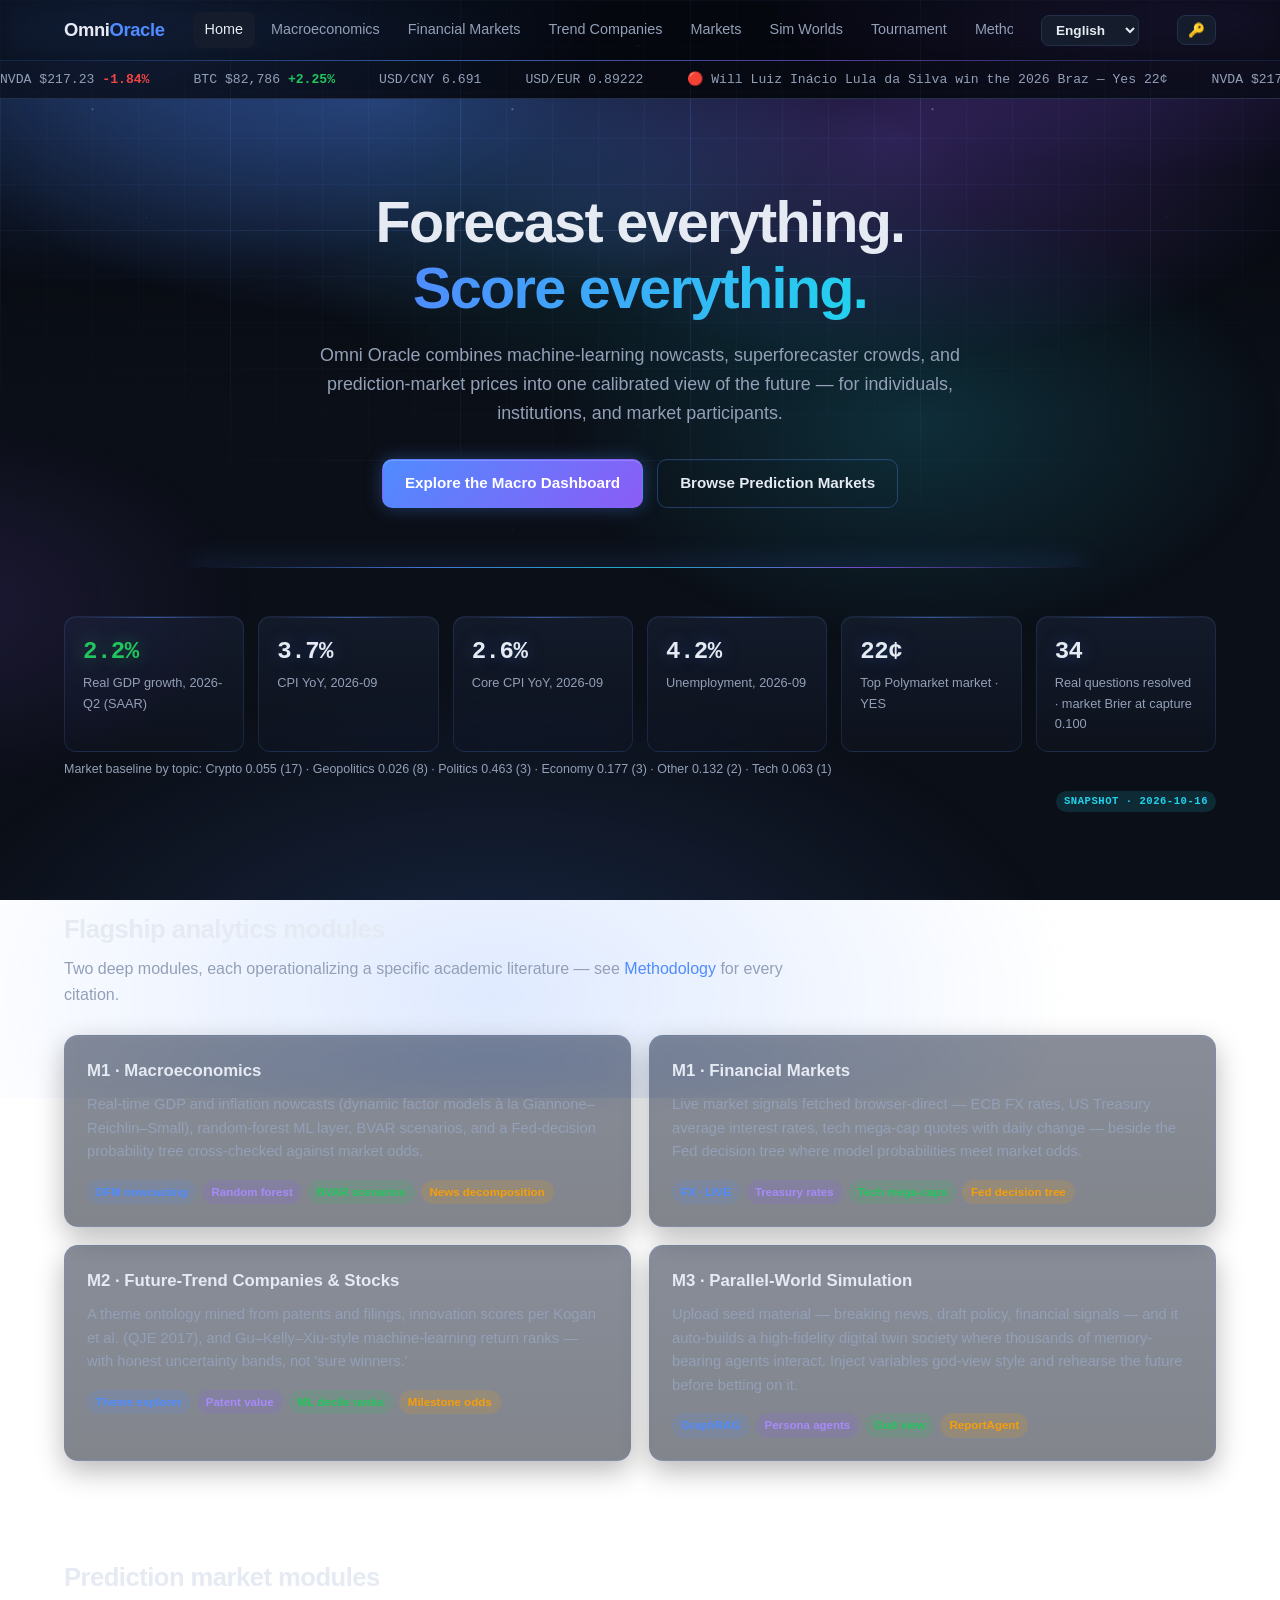
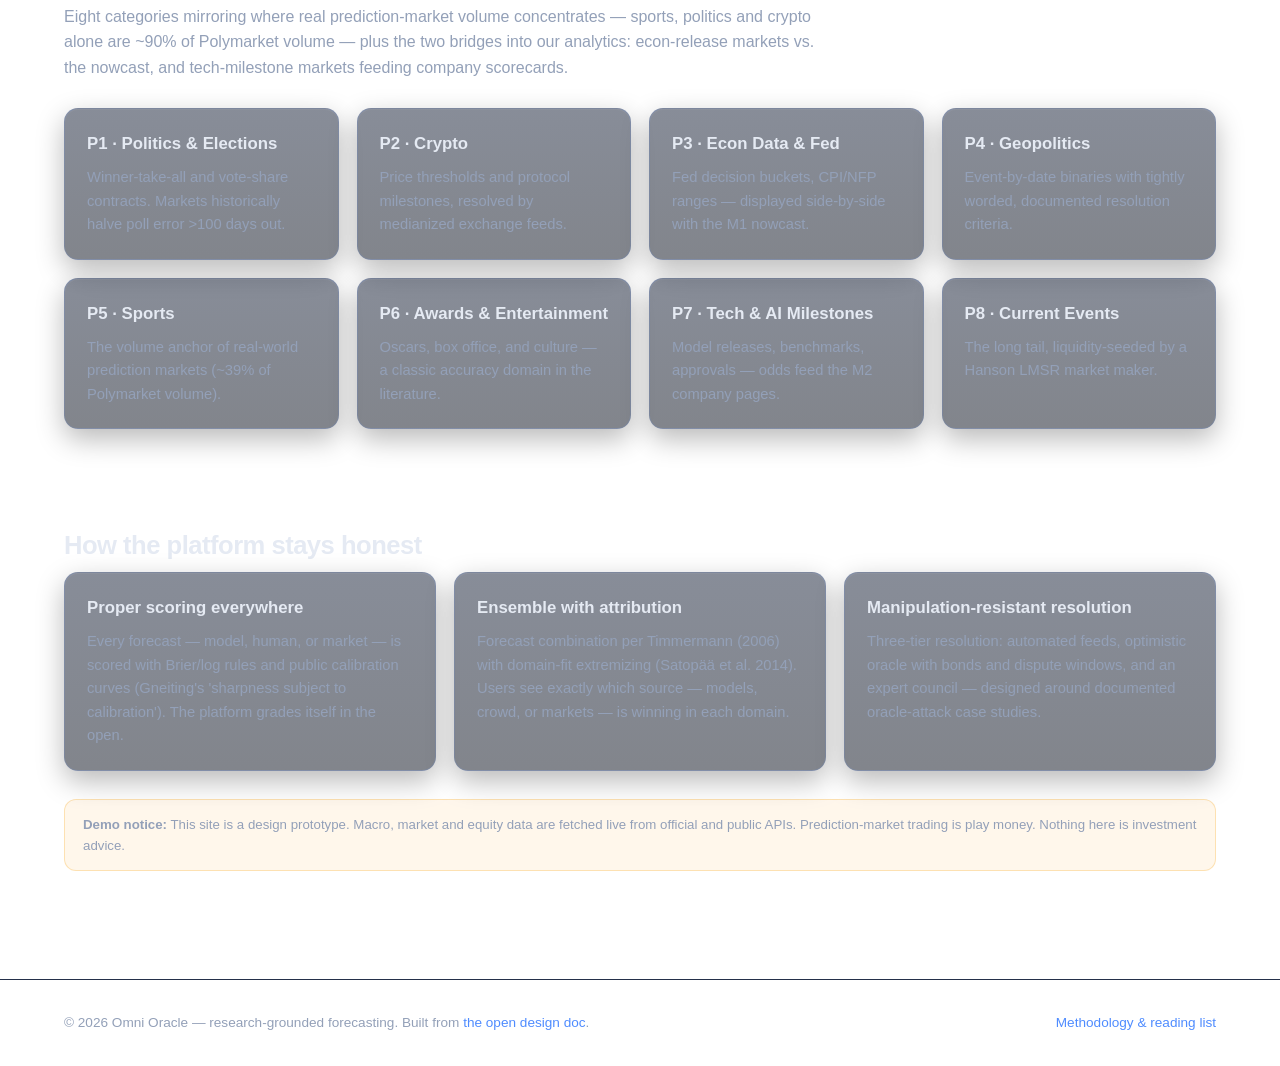
==== commit cb364b0e: "Crisis card: 24-month ex-post composite history (v=43) Rebuilds the composite stress score at each m" ====
--- a/index.html
+++ b/index.html
@@ -22,7 +22,7 @@
  {"@type":"Dataset","name":"Omni Oracle question ledger","description":"Daily ledger of real Polymarket binary questions captured on creation and refreshed until resolution, with the market price at capture — the basis for contamination-safe Brier scoring of humans and AI models.","url":"https://presleyzhou.github.io/omni-oracle/tournament.html","distribution":{"@type":"DataDownload","encodingFormat":"application/json","contentUrl":"https://presleyzhou.github.io/omni-oracle/data/questions.json"},"license":"https://opensource.org/licenses/MIT","creator":{"@type":"Person","name":"Presley Zhou"},"isAccessibleForFree":true}
 ]}
 </script>
-<link rel="stylesheet" href="css/style.css?v=39" />
+<link rel="stylesheet" href="css/style.css?v=43" />
 </head>
 <body>
 
@@ -147,8 +147,8 @@
   </div>
 </footer>
 
-<script src="js/i18n.js?v=39"></script>
-<script src="js/app.js?v=39"></script>
-<script src="js/pages/index.js?v=39"></script>
+<script src="js/i18n.js?v=43"></script>
+<script src="js/app.js?v=43"></script>
+<script src="js/pages/index.js?v=43"></script>
 </body>
 </html>
--- a/css/style.css
+++ b/css/style.css
@@ -538,3 +538,10 @@
 .dq-list { list-style: none; font-size: 0.82rem; color: var(--text-dim); } .dq-list li { padding: 5px 0; border-bottom: 1px dashed var(--border); }
 .rel-link.real { color: var(--cyan); }
 .real-h { margin-top: 14px; font-size: 0.95rem; color: var(--cyan); }
+
+/* ---------- Page tabs (tournament) ---------- */
+.tabs { display: flex; gap: 6px; flex-wrap: wrap; margin: 4px 0 20px; border-bottom: 1px solid var(--border); }
+.tab { background: none; border: none; color: var(--text-dim); font: inherit; font-size: 0.92rem; font-weight: 600; padding: 10px 14px; cursor: pointer; border-bottom: 2px solid transparent; margin-bottom: -1px; }
+.tab:hover { color: var(--text); }
+.tab.active { color: var(--accent); border-bottom-color: var(--accent); }
+.tab:focus-visible { outline: 2px solid var(--accent); outline-offset: 2px; border-radius: 6px; }
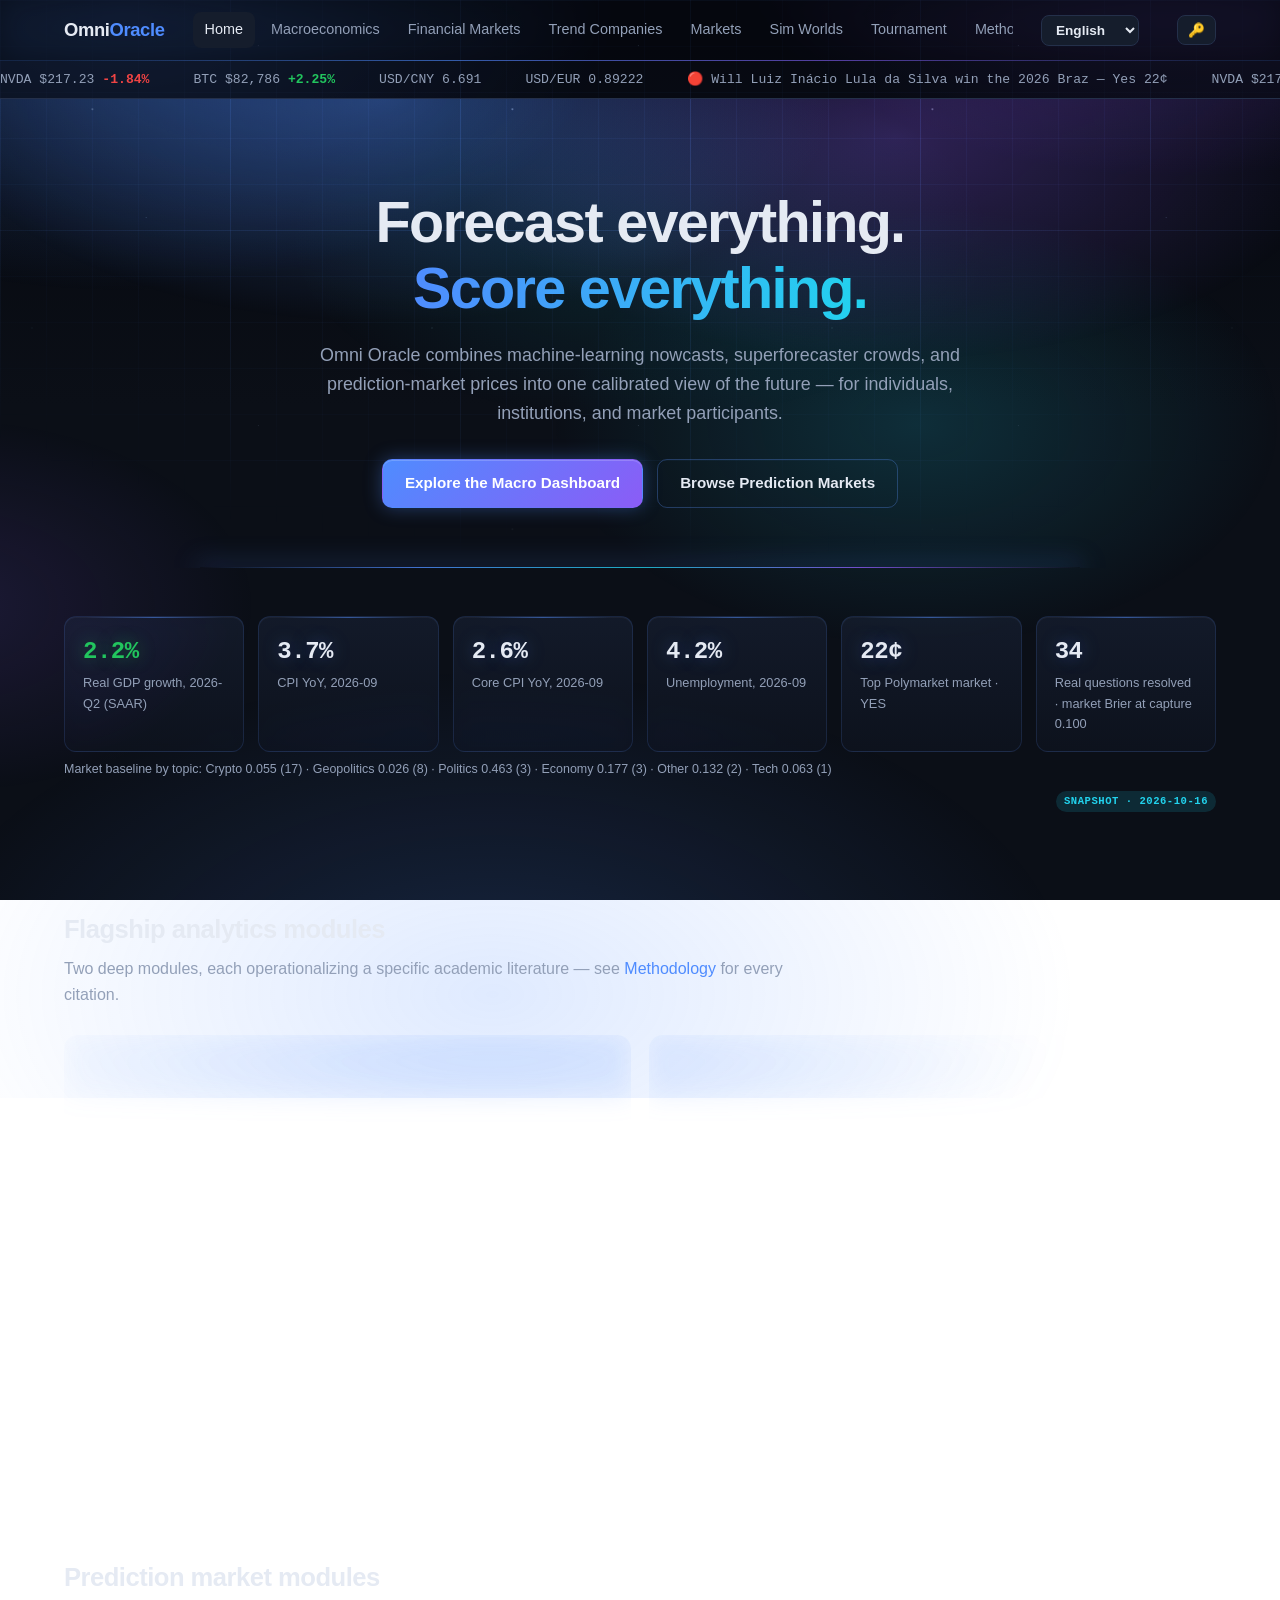
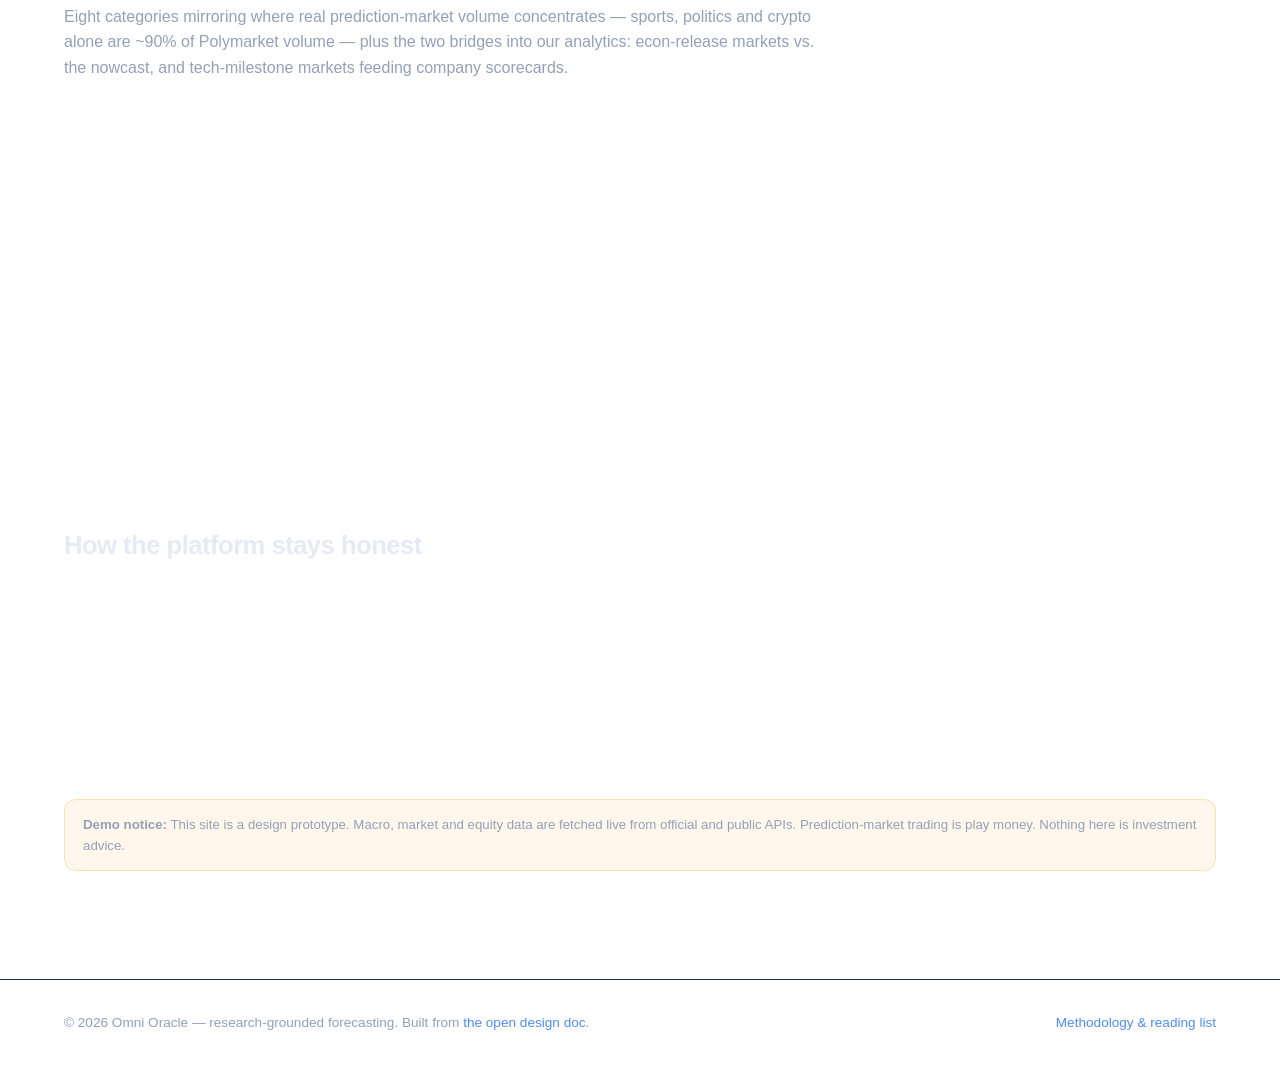
==== commit 802175f3: "Code-review fixes: ledger refresh, timezone-safe months, import validation, shared helpers (v=44) - " ====
--- a/index.html
+++ b/index.html
@@ -22,7 +22,7 @@
  {"@type":"Dataset","name":"Omni Oracle question ledger","description":"Daily ledger of real Polymarket binary questions captured on creation and refreshed until resolution, with the market price at capture — the basis for contamination-safe Brier scoring of humans and AI models.","url":"https://presleyzhou.github.io/omni-oracle/tournament.html","distribution":{"@type":"DataDownload","encodingFormat":"application/json","contentUrl":"https://presleyzhou.github.io/omni-oracle/data/questions.json"},"license":"https://opensource.org/licenses/MIT","creator":{"@type":"Person","name":"Presley Zhou"},"isAccessibleForFree":true}
 ]}
 </script>
-<link rel="stylesheet" href="css/style.css?v=43" />
+<link rel="stylesheet" href="css/style.css?v=44" />
 </head>
 <body>
 
@@ -147,8 +147,8 @@
   </div>
 </footer>
 
-<script src="js/i18n.js?v=43"></script>
-<script src="js/app.js?v=43"></script>
-<script src="js/pages/index.js?v=43"></script>
+<script src="js/i18n.js?v=44"></script>
+<script src="js/app.js?v=44"></script>
+<script src="js/pages/index.js?v=44"></script>
 </body>
 </html>
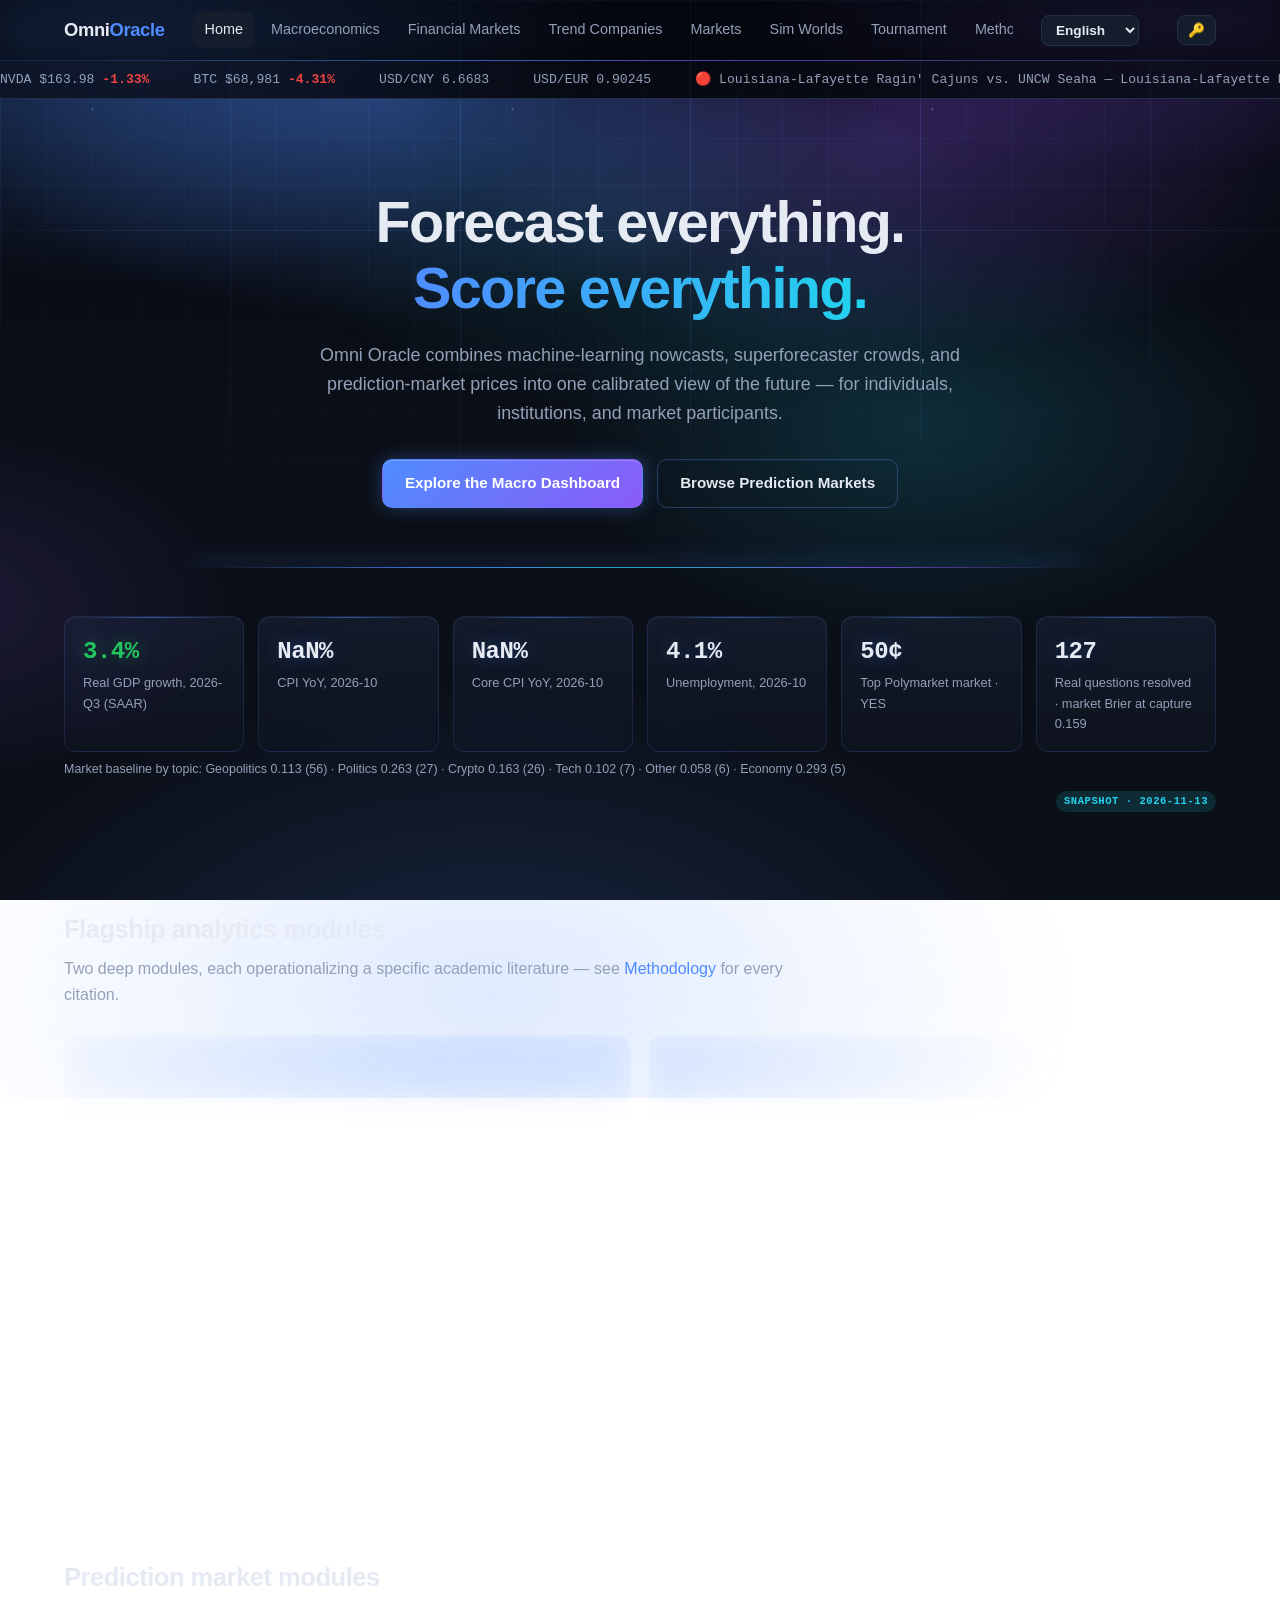
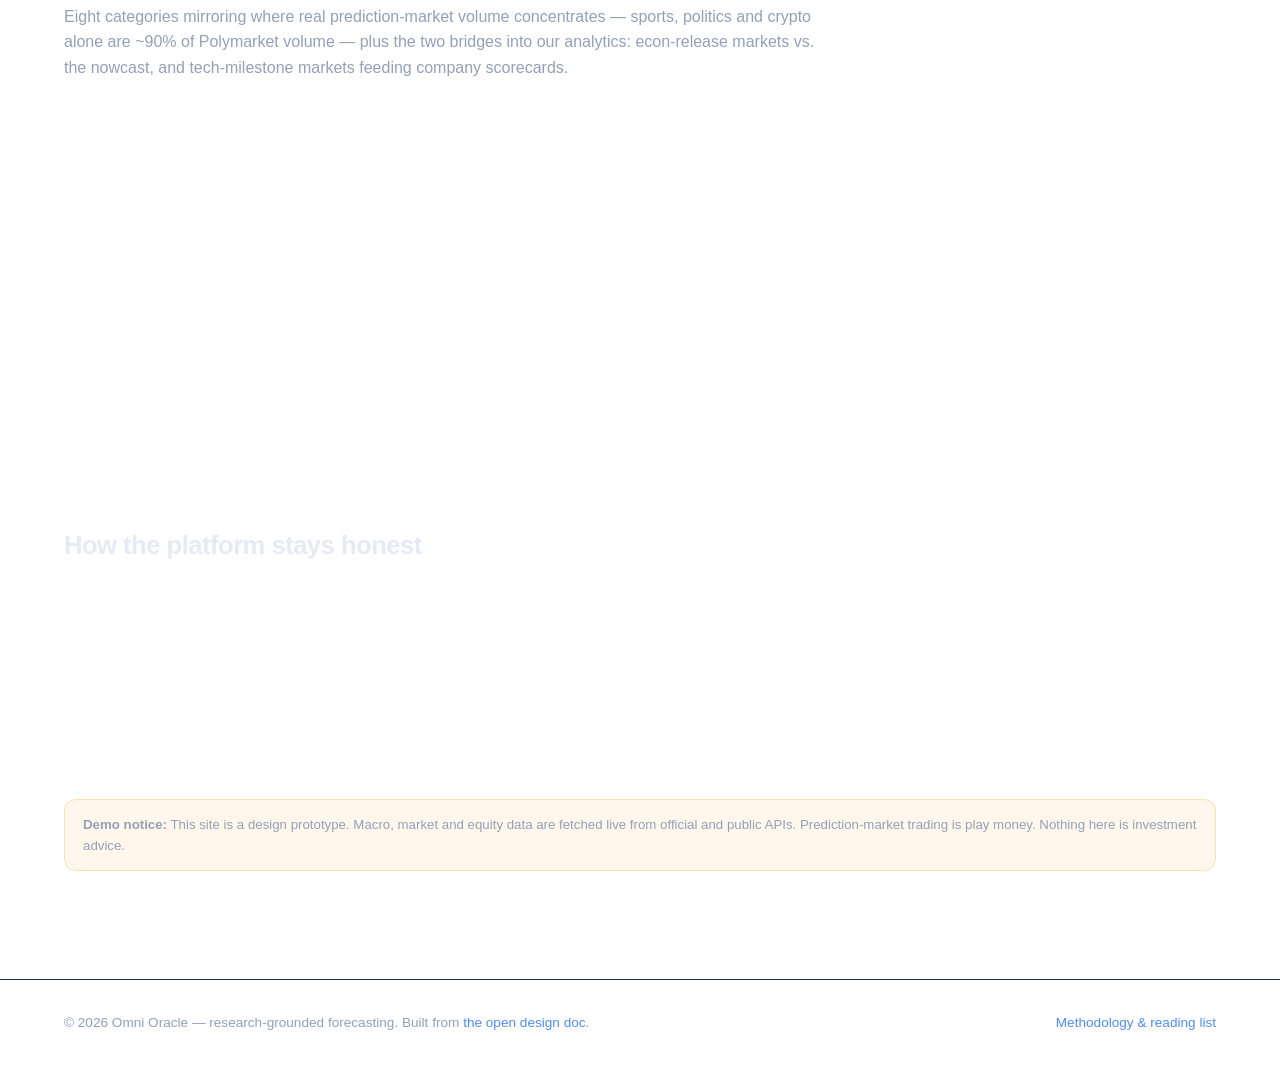
==== commit 9d1a3ce6: "Scoreboard rigor (base-rate baseline, bootstrap intervals, skill score); demo markets auto-expire (v" ====
--- a/index.html
+++ b/index.html
@@ -22,7 +22,7 @@
  {"@type":"Dataset","name":"Omni Oracle question ledger","description":"Daily ledger of real Polymarket binary questions captured on creation and refreshed until resolution, with the market price at capture — the basis for contamination-safe Brier scoring of humans and AI models.","url":"https://presleyzhou.github.io/omni-oracle/tournament.html","distribution":{"@type":"DataDownload","encodingFormat":"application/json","contentUrl":"https://presleyzhou.github.io/omni-oracle/data/questions.json"},"license":"https://opensource.org/licenses/MIT","creator":{"@type":"Person","name":"Presley Zhou"},"isAccessibleForFree":true}
 ]}
 </script>
-<link rel="stylesheet" href="css/style.css?v=44" />
+<link rel="stylesheet" href="css/style.css?v=45" />
 </head>
 <body>
 
@@ -147,8 +147,8 @@
   </div>
 </footer>
 
-<script src="js/i18n.js?v=44"></script>
-<script src="js/app.js?v=44"></script>
-<script src="js/pages/index.js?v=44"></script>
+<script src="js/i18n.js?v=45"></script>
+<script src="js/app.js?v=45"></script>
+<script src="js/pages/index.js?v=45"></script>
 </body>
 </html>
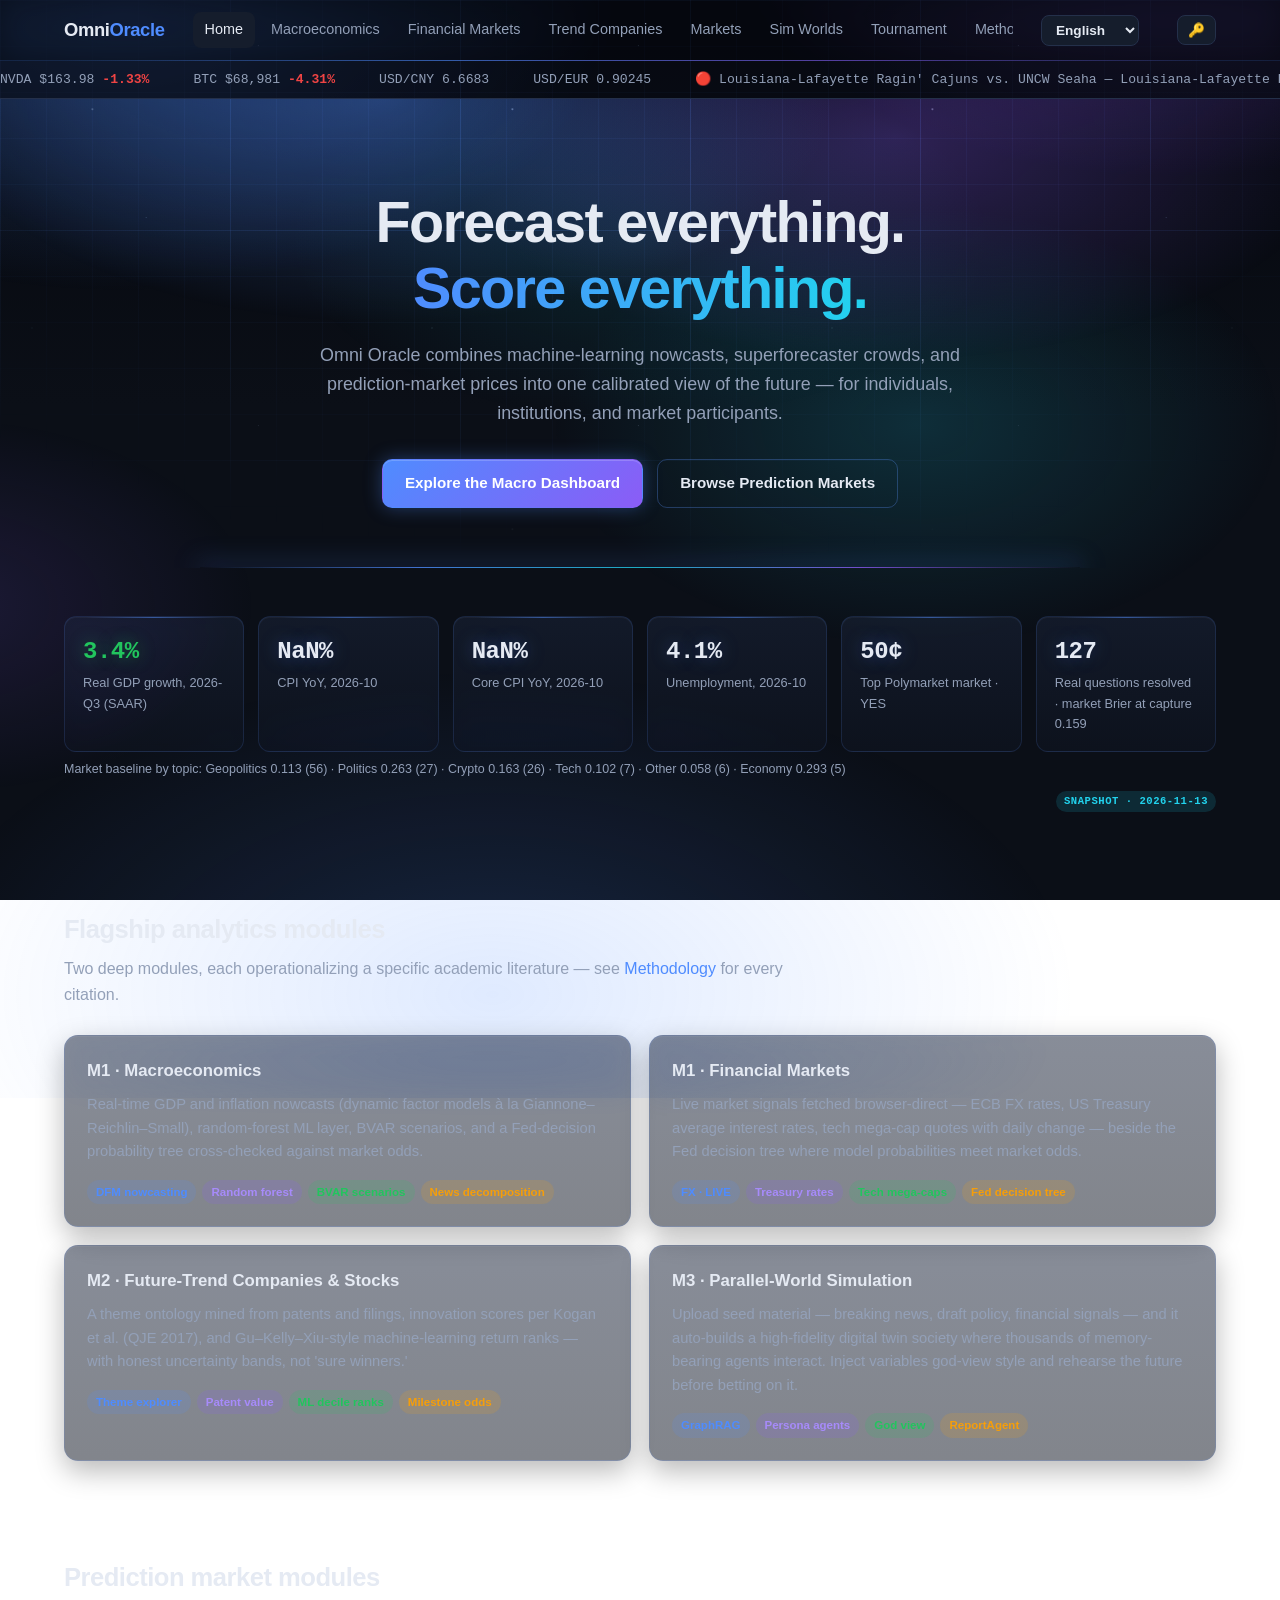
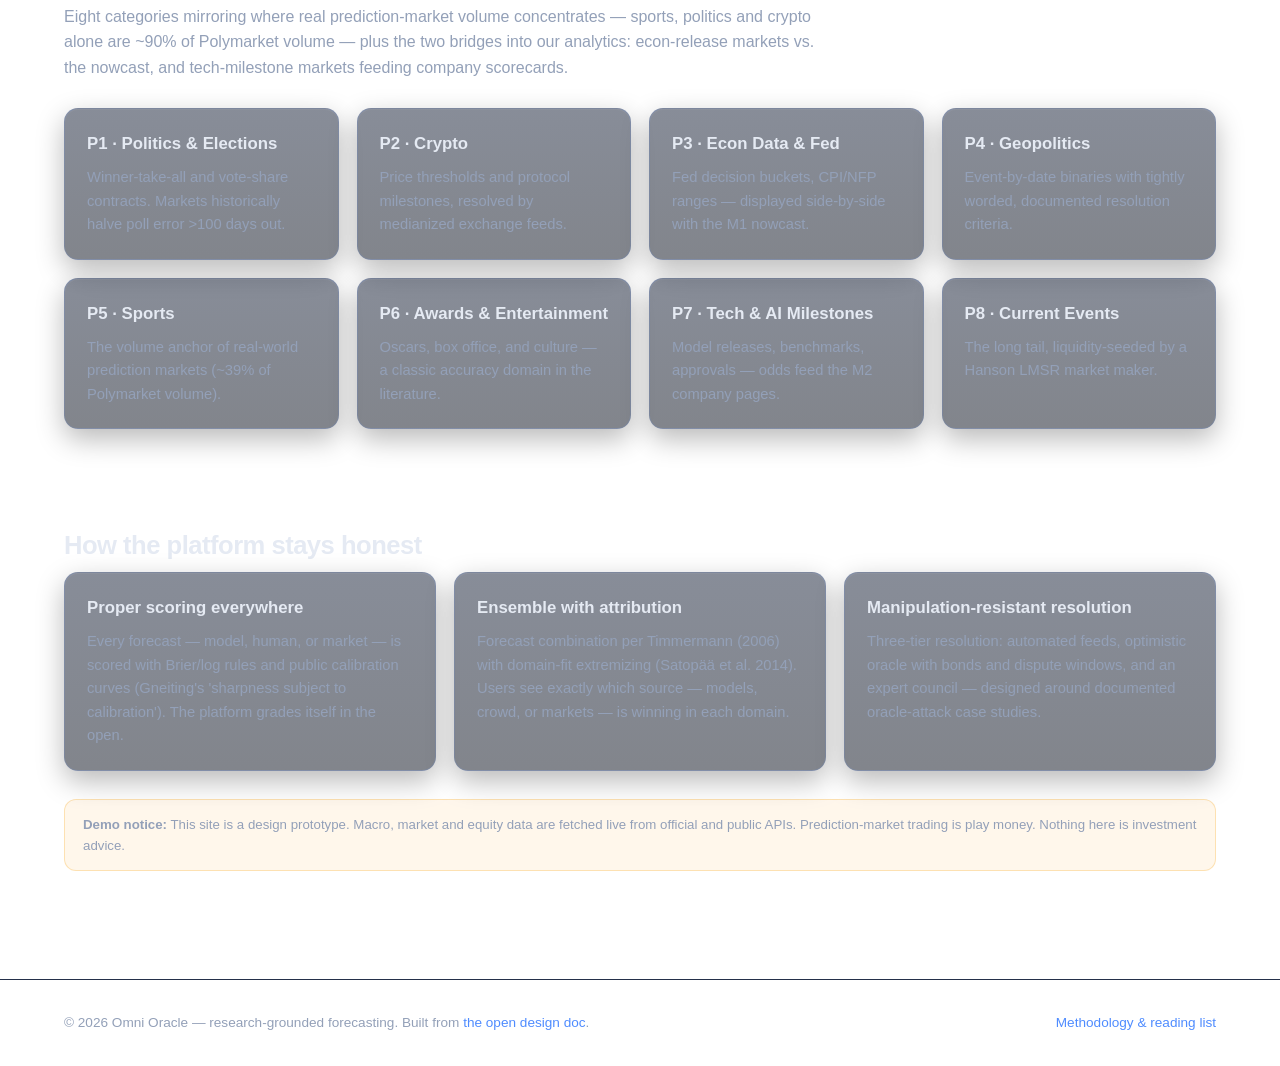
==== commit b6db67c6: "Q4 research update: market calibration study, logit pooling, GDP forecast lab with conformal interva" ====
--- a/index.html
+++ b/index.html
@@ -22,7 +22,7 @@
  {"@type":"Dataset","name":"Omni Oracle question ledger","description":"Daily ledger of real Polymarket binary questions captured on creation and refreshed until resolution, with the market price at capture — the basis for contamination-safe Brier scoring of humans and AI models.","url":"https://presleyzhou.github.io/omni-oracle/tournament.html","distribution":{"@type":"DataDownload","encodingFormat":"application/json","contentUrl":"https://presleyzhou.github.io/omni-oracle/data/questions.json"},"license":"https://opensource.org/licenses/MIT","creator":{"@type":"Person","name":"Presley Zhou"},"isAccessibleForFree":true}
 ]}
 </script>
-<link rel="stylesheet" href="css/style.css?v=45" />
+<link rel="stylesheet" href="css/style.css?v=46" />
 </head>
 <body>
 
@@ -147,8 +147,8 @@
   </div>
 </footer>
 
-<script src="js/i18n.js?v=45"></script>
-<script src="js/app.js?v=45"></script>
-<script src="js/pages/index.js?v=45"></script>
+<script src="js/i18n.js?v=46"></script>
+<script src="js/app.js?v=46"></script>
+<script src="js/pages/index.js?v=46"></script>
 </body>
 </html>
